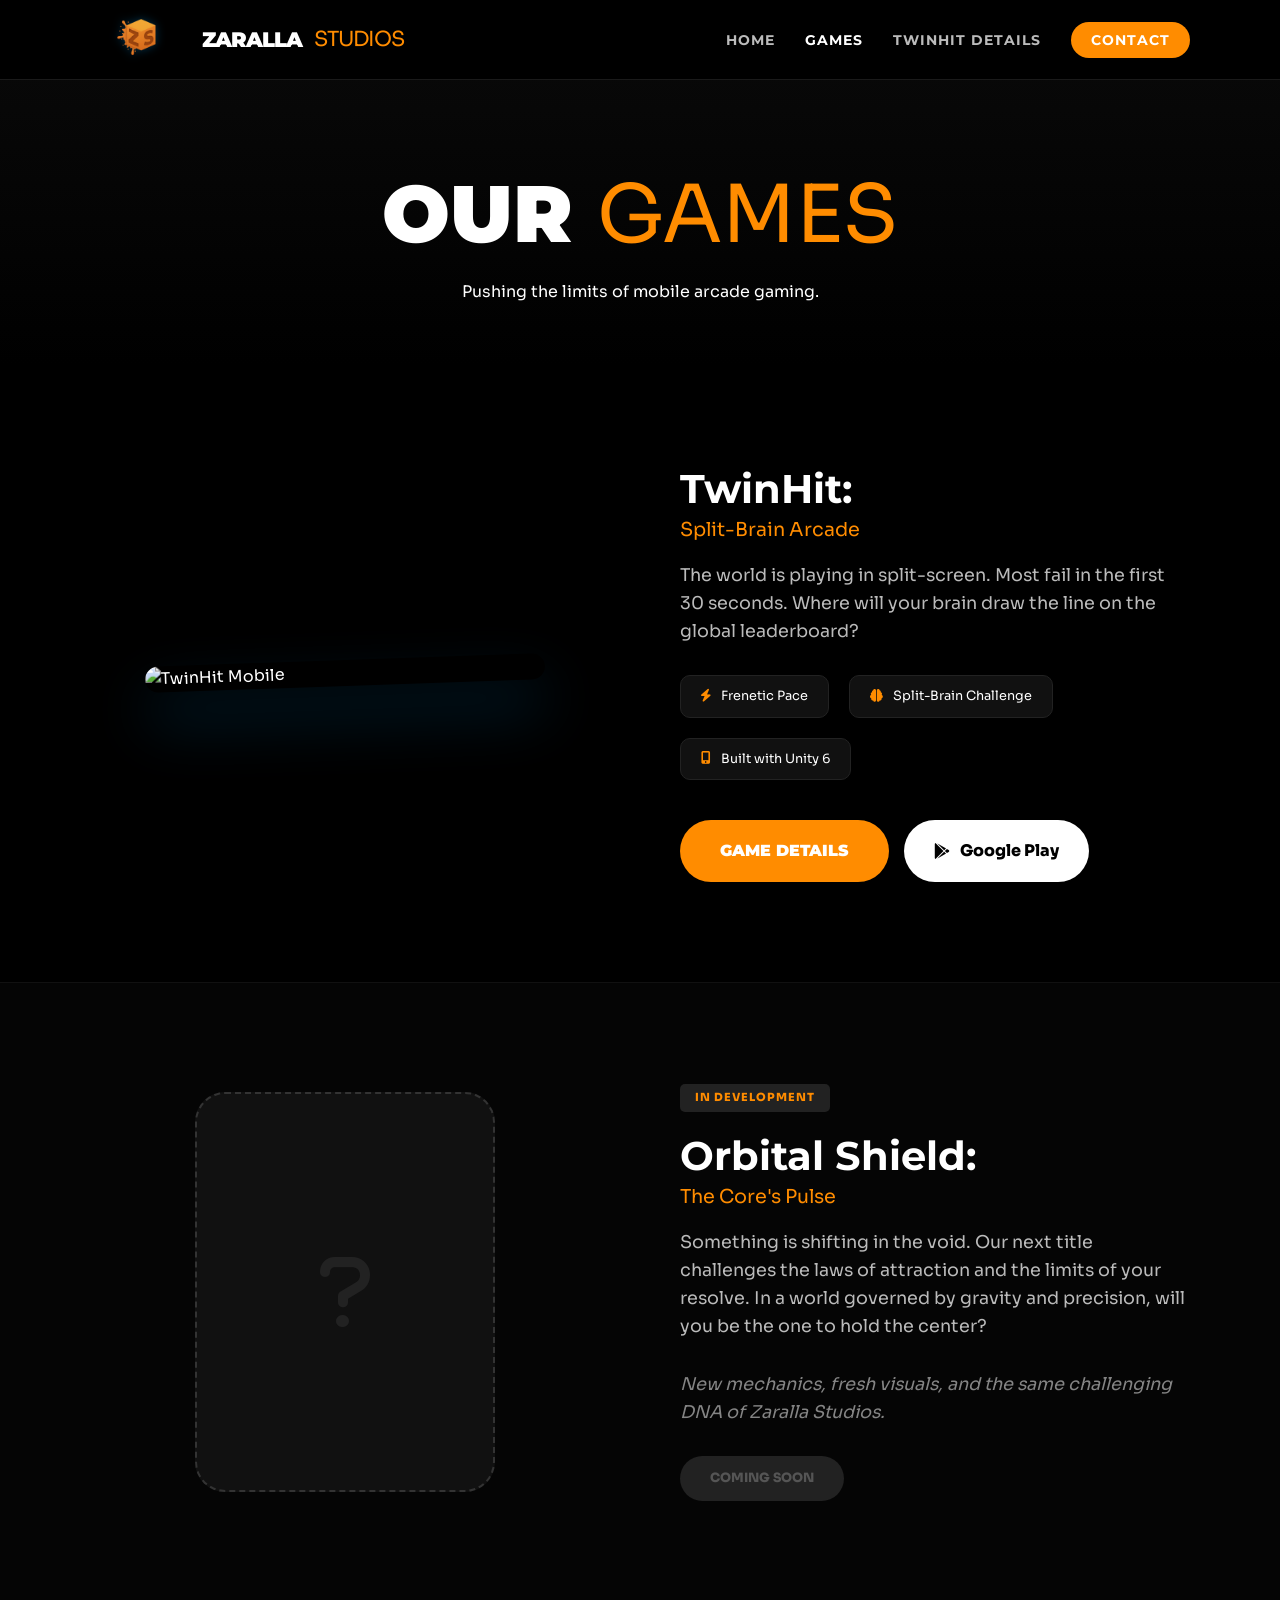
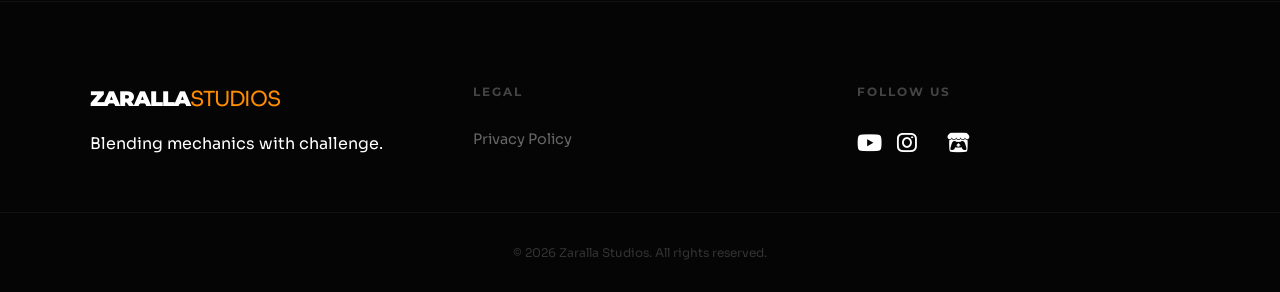
==== games.html @ 18793d9e "Primera version de la web Zaralla Studios" ====
<!doctype html>
<html lang="en">
  <head>
    <meta charset="UTF-8" />
    <meta
      name="viewport"
      content="width=device-width, initial-scale=1.0, maximum-scale=1.0, user-scalable=no"
    />
    <title>Games | Zaralla Studios</title>
    <link
      href="https://fonts.googleapis.com/css2?family=Montserrat:wght@700;900&family=Sora:wght@400;600;700&display=swap"
      rel="stylesheet"
    />
    <link
      rel="stylesheet"
      href="https://cdnjs.cloudflare.com/ajax/libs/font-awesome/6.0.0/css/all.min.css"
    />
    <link rel="stylesheet" href="css/style.css" />
  </head>
  <body>
    <!-- NAVBAR (Misma que index) -->
    <nav id="navbar">
      <div class="container nav-container">
        <a href="index.html" class="logo">
          <!-- Tu logo aquí -->
          <img
            src="assets/icono_sinFondo1.png"
            alt="Zaralla Studios Logo"
            class="nav-logo-img"
          />
          ZARALLA<span>STUDIOS</span>
        </a>
        <button class="menu-toggle" id="mobile-menu" aria-label="Open Menu">
          <span class="bar"></span>
          <span class="bar"></span>
          <span class="bar"></span>
        </button>
        <ul class="nav-links">
          <li><a href="index.html">Home</a></li>
          <li><a href="games.html" class="active">Games</a></li>
          <li><a href="twinhit-details.html">TwinHit Details</a></li>
          <li>
            <a href="mailto:zarallastudios@gmail.com" class="nav-cta"
              >Contact</a
            >
          </li>
        </ul>
      </div>
    </nav>

    <!-- HEADER DE PÁGINA -->
    <header class="page-header">
      <div class="container">
        <h1>OUR <span>GAMES</span></h1>
        <p>Pushing the limits of mobile arcade gaming.</p>
      </div>
    </header>

    <!-- SECCIÓN 1: TWINHIT (Textos de tu web) -->
    <section class="game-showcase twinhit-showcase">
      <div class="container showcase-flex">
        <div class="showcase-img fade-in">
          <!-- Imagen principal o Mockup del juego -->
          <img
            src="assets/twinhit/TwinHit_icon_sinFondo.png"
            alt="TwinHit Mobile"
            class="main-game-img"
          />
        </div>
        <div class="showcase-text fade-in-delayed">
          <h2>TwinHit: <span>Split-Brain Arcade</span></h2>
          <p>
            The world is playing in split-screen. Most fail in the first 30
            seconds. Where will your brain draw the line on the global
            leaderboard?
          </p>
          <div class="game-highlights">
            <div class="highlight">
              <i class="fas fa-bolt"></i> <span>Frenetic Pace</span>
            </div>
            <div class="highlight">
              <i class="fas fa-brain"></i> <span>Split-Brain Challenge</span>
            </div>
            <div class="highlight">
              <i class="fas fa-mobile-alt"></i> <span>Built with Unity 6</span>
            </div>
          </div>
          <div class="showcase-btns">
            <a href="twinhit-details.html" class="btn-primary">Game Details</a>
            <a href="#" class="btn-store"
              ><i class="fab fa-google-play"></i> Google Play</a
            >
          </div>
        </div>
      </div>
    </section>

    <!-- SECCIÓN 2: PRÓXIMO PROYECTO -->
    <section class="game-showcase upcoming-showcase">
      <div class="container showcase-flex reverse">
        <div class="showcase-text fade-in">
          <div class="status-badge">In Development</div>
          <h2>Orbital Shield: <span>The Core's Pulse</span></h2>
          <p>
            Something is shifting in the void. Our next title challenges the
            laws of attraction and the limits of your resolve. In a world
            governed by gravity and precision, will you be the one to hold the
            center?
          </p>
          <p class="mystery-text">
            New mechanics, fresh visuals, and the same challenging DNA of
            Zaralla Studios.
          </p>
          <div class="showcase-btns">
            <span class="btn-disabled">Coming Soon</span>
          </div>
        </div>
        <div class="showcase-img fade-in">
          <!-- Imagen misteriosa o Concept Art -->
          <div class="mystery-box">
            <i class="fas fa-question"></i>
          </div>
        </div>
      </div>
    </section>

    <!-- FOOTER -->
    <footer class="site-footer">
      <div class="container footer-content">
        <div class="footer-brand">
          <div class="logo">ZARALLA<span>STUDIOS</span></div>
          <p>Blending mechanics with challenge.</p>
        </div>
        <div class="footer-links">
          <h4>Legal</h4>
          <ul>
            <li>
              <a href="privacy-policy.html" target="_blank">Privacy Policy</a>
            </li>
          </ul>
        </div>
        <div class="footer-social">
          <h4>Follow Us</h4>
          <div class="social-icons">
            <a href="https://www.youtube.com/@ZarallaStudios" target="_blank"
              ><i class="fab fa-youtube"></i
            ></a>
            <a href="https://www.instagram.com/zarallastudios/" target="_blank"
              ><i class="fab fa-instagram"></i
            ></a>
            <a href="https://twitter.com/ZarallaStudios" target="_blank"
              ><i class="fab fa-x-twitter"></i
            ></a>
            <a href="https://zarallastudios.itch.io/" target="_blank"
              ><i class="fab fa-itch-io"></i
            ></a>
          </div>
        </div>
      </div>
      <div class="footer-bottom">
        <p>&copy; 2026 Zaralla Studios. All rights reserved.</p>
      </div>
    </footer>
    <script src="js/script.js"></script>
  </body>
</html>
---- css/style.css ----
:root {
  --accent-color: #ff8c00;
  --bg-dark: #000000;
  --card-bg: #111111;
  --text-gray: #bbbbbb;
  --font-heading: "Montserrat", sans-serif;
  --font-main: "Sora", sans-serif;
}

* {
  margin: 0;
  padding: 0;
  box-sizing: border-box;
}
body {
  background-color: var(--bg-dark);
  color: white;
  font-family: var(--font-main);
  line-height: 1.6;
  overflow-x: hidden;
}

h1,
h2,
h3,
h4,
h5,
.logo,
.nav-links a,
.btn-primary,
.btn-secondary-outline,
.btn-card,
.btn-store-big,
.btn-huge {
  font-family: var(--font-heading);
  font-weight: 700;
}

p,
li,
span,
.last-updated {
  font-family: var(--font-main);
  font-weight: 400;
}

strong {
  font-weight: 600;
}

body.menu-open {
  overflow: hidden;
}
.container {
  width: 90%;
  max-width: 1100px;
  margin: 0 auto;
}

/* NAVBAR */
#navbar {
  height: 80px;
  background: rgba(0, 0, 0, 0.95);
  display: flex;
  align-items: center;
  position: fixed;
  width: 100%;
  top: 0;
  z-index: 1000;
  border-bottom: 1px solid #1a1a1a;
}
.nav-container {
  display: flex;
  justify-content: space-between;
  align-items: center;
  width: 100%;
}
/* --- AJUSTE DE LOGO EN NAVBAR --- */
.logo {
  display: flex; /* Para alinear imagen y texto en línea */
  align-items: center; /* Centrado vertical */
  gap: 12px; /* Espacio entre el logo y el nombre del estudio */
  font-family: var(--font-heading);
  font-weight: 900;
  font-size: 1.3rem; /* Ajustado ligeramente para dar espacio al logo */
  text-decoration: none;
  color: white;
  letter-spacing: -1px;
}

.nav-logo-img {
  height: 100px; /* Tamaño ideal para la navbar */
  width: auto;
  border-radius: 8px; /* Opcional: le da un look de "App Icon" estilo Supercell */
  object-fit: contain;
  /* Si tu logo tiene brillo o color, puedes añadir un leve resplandor azul */
  filter: drop-shadow(0 0 5px rgba(0, 166, 255, 0.3));
}

/* Ajuste para móviles (pantallas muy pequeñas) */
@media (max-width: 480px) {
  .logo {
    font-size: 1.1rem; /* Reducimos el texto un poco para que quepa todo */
    gap: 8px;
  }
  .nav-logo-img {
    height: 50px; /* Logo un poco más pequeño en móvil */
  }
}
.logo span {
  color: var(--accent-color);
}
.nav-links {
  display: flex;
  list-style: none;
  gap: 30px;
  align-items: center;
}
.nav-links a {
  text-decoration: none;
  color: var(--text-gray);
  font-weight: 700;
  font-size: 0.85rem;
  text-transform: uppercase;
  letter-spacing: 1px;
}
.nav-links a.active,
.nav-links a:hover {
  color: white;
}
.nav-cta {
  background: var(--accent-color);
  color: white !important;
  padding: 10px 20px;
  border-radius: 50px;
}

/* MENU TOGGLE */
.menu-toggle {
  display: none;
  flex-direction: column;
  gap: 6px;
  background: none;
  border: none;
  cursor: pointer;
  z-index: 1100;
}
.menu-toggle .bar {
  width: 28px;
  height: 3px;
  background: white;
  transition: 0.4s;
}

@media (max-width: 992px) {
  .menu-toggle {
    display: flex;
  }
  .nav-links {
    position: fixed;
    right: -100%;
    top: 0;
    width: 100%;
    height: 100vh;
    background: #000;
    flex-direction: column;
    justify-content: center;
    gap: 40px;
    transition: 0.5s;
  }
  .nav-links.active {
    right: 0;
  }
  .nav-links a {
    font-size: 1.8rem;
  }
  .menu-toggle.is-active .bar:nth-child(2) {
    opacity: 0;
  }
  .menu-toggle.is-active .bar:nth-child(1) {
    transform: translateY(9px) rotate(45deg);
  }
  .menu-toggle.is-active .bar:nth-child(3) {
    transform: translateY(-9px) rotate(-45deg);
  }
}

/* HERO */
.hero {
  height: 85vh;
  background: url("https://images.unsplash.com/photo-1550745165-9bc0b252726f?auto=format&fit=crop&q=80")
    center/cover;
  display: flex;
  align-items: center;
  position: relative;
  text-align: center;
  margin-bottom: 40px;
}
.hero-overlay {
  position: absolute;
  top: 0;
  left: 0;
  width: 100%;
  height: 100%;
  background: radial-gradient(circle, rgba(0, 0, 0, 0.3), rgba(0, 0, 0, 0.9));
}
.hero-content {
  position: relative;
  z-index: 10;
  width: 100%;
}
.hero h1 {
  font-family: var(--font-heading);
  font-size: clamp(2.5rem, 8vw, 4.5rem);
  font-weight: 900;
  margin-bottom: 20px;
}
.hero h1 span {
  color: var(--accent-color);
}
.hero p {
  font-size: 1.2rem;
  color: var(--text-gray);
  max-width: 700px;
  margin: 0 auto 40px;
}
.btn-primary {
  background: var(--accent-color);
  color: white;
  padding: 18px 40px;
  border-radius: 50px;
  text-decoration: none;
  font-weight: 900;
  text-transform: uppercase;
  display: inline-block;
}

/* --- HERO MINIMALISTA --- */
.hero-minimal {
  height: 100vh;
  min-height: 700px;
  background-color: var(--bg-dark);
  /* Un degradado radial sutil para dar profundidad detrás del logo */
  background: radial-gradient(circle at center, #1a1a1a 0%, #000000 70%);
  display: flex;
  align-items: center;
  justify-content: center;
  text-align: center;
  padding-top: 80px; /* Espacio para la navbar */
}

.logo-wrapper {
  margin-bottom: 30px;
  perspective: 1000px;
}

.hero-branding-img {
  width: 95%;
  max-width: 900px; /* Tamaño grande e impactante */
  height: auto;
  /* Sombra naranja sutil para que el logo parezca que flota */
  filter: drop-shadow(0 20px 40px rgba(255, 140, 0, 0.2));
  animation:
    heroEntrance 1.5s ease-out,
    floating 4s ease-in-out infinite;
}

.hero-tagline {
  font-family: var(--font-main);
  font-size: 1.4rem;
  color: var(--text-gray);
  max-width: 650px;
  margin: 0 auto 40px;
  line-height: 1.6;
}

.hero-tagline strong {
  color: white;
  font-weight: 700;
}

/* Animaciones */
@keyframes heroEntrance {
  from {
    opacity: 0;
    transform: scale(0.9) translateY(30px);
  }
  to {
    opacity: 1;
    transform: scale(1) translateY(0);
  }
}

@keyframes floating {
  0%,
  100% {
    transform: translateY(0);
  }
  50% {
    transform: translateY(-15px);
  }
}

/* SECTIONS COMMON */
section {
  padding: 100px 0;
  border-bottom: 1px solid #111;
}
.section-header {
  text-align: center;
  margin-bottom: 60px;
}
.section-header h2 {
  font-family: var(--font-heading);
  font-size: 2.5rem;
  text-transform: uppercase;
  font-weight: 900;
}
.section-header h2 span {
  color: var(--accent-color);
}

/* ABOUT */
.about-section {
  background: #050505;
  text-align: center;
}
.about-content {
  max-width: 800px;
  margin: 0 auto;
  font-size: 1.2rem;
  color: var(--text-gray);
}
.about-content strong {
  color: white;
}

/* GAMES GRID */
.games-grid {
  display: grid;
  grid-template-columns: repeat(auto-fit, minmax(320px, 1fr));
  gap: 40px;
}
.game-card {
  background: var(--card-bg);
  border-radius: 30px;
  overflow: hidden;
  transition: 0.3s;
  border: 1px solid #222;
}
.game-card:hover {
  transform: translateY(-10px);
  border-color: var(--accent-color);
}
.game-img {
  height: 250px;
  background-size: cover;
  background-position: center;
  position: relative;
  display: flex;
  align-items: center;
  justify-content: center;
}
.card-game-logo {
  width: 150px;
  height: 150px;
  border-radius: 18px;
  position: relative;
  z-index: 5;
  box-shadow: 0 10px 20px rgba(0, 0, 0, 0.5);
}

@media (max-width: 768px) {
  .card-game-logo {
    width: 110px; /* Un poco más pequeño en móviles */
    height: 110px;
  }
  .game-img {
    height: 220px;
  }
}

.game-info {
  padding: 35px;
}
.game-info h3 {
  font-family: var(--font-heading);
  font-size: 1.4rem;
  margin-bottom: 15px;
  text-transform: uppercase;
}
.game-info h3 span {
  color: var(--accent-color);
  display: block;
  font-size: 0.9rem;
}
.game-info p {
  color: var(--text-gray);
  font-size: 0.95rem;
  margin-bottom: 30px;
  line-height: 1.7;
}

.btn-card {
  display: inline-block;
  padding: 12px 30px;
  background: white;
  color: black;
  text-decoration: none;
  border-radius: 50px;
  font-weight: 900;
  font-size: 0.8rem;
  text-transform: uppercase;
}
.btn-disabled {
  display: inline-block;
  padding: 12px 30px;
  background: #222;
  color: #555;
  border-radius: 50px;
  font-weight: 900;
  font-size: 0.8rem;
  text-transform: uppercase;
}

.coming-soon-badge {
  position: absolute;
  top: 20px;
  right: 20px;
  background: var(--accent-color);
  color: white;
  padding: 5px 15px;
  border-radius: 5px;
  font-weight: 900;
  font-size: 0.7rem;
  text-transform: uppercase;
  z-index: 6;
}

/* --- MYSTERY BOX PARA LAS TARJETAS DEL INDEX --- */

.mystery-box-card {
  width: 140px; /* Mismo tamaño que el logo de TwinHit */
  height: 140px;
  background: #0a0a0a; /* Fondo muy oscuro */
  border: 2px dashed #333; /* Borde discontinuo misterioso */
  border-radius: 32px; /* Mismo redondeo que los logos */
  display: flex;
  align-items: center;
  justify-content: center;
  font-size: 3.5rem; /* Tamaño del signo de interrogación */
  color: #222; /* Color gris oscuro inicial */
  position: relative;
  z-index: 5;
  transition: all 0.4s cubic-bezier(0.175, 0.885, 0.32, 1.275);
}

/* Efecto cuando pasas el ratón por la tarjeta */
.game-card:hover .mystery-box-card {
  border-color: var(--accent-color); /* El borde se vuelve naranja */
  color: var(--accent-color); /* El signo ? se vuelve naranja */
  transform: scale(1.1) rotate(-5deg); /* Se infla y gira un poco */
  box-shadow: 0 0 30px rgba(255, 140, 0, 0.2); /* Brillo naranja sutil */
  background: #111;
}

/* Ajuste para que el signo de interrogación brille un poco */
.mystery-box-card i {
  filter: drop-shadow(0 0 10px rgba(0, 0, 0, 0.8));
}

/* FOOTER */
.site-footer {
  background: #050505;
  padding: 80px 0 30px;
}
.footer-content {
  display: grid;
  grid-template-columns: repeat(auto-fit, minmax(200px, 1fr));
  gap: 50px;
  margin-bottom: 50px;
}
.footer-brand .logo {
  margin-bottom: 15px;
  display: block;
}
.footer-links h4,
.footer-social h4 {
  font-family: var(--font-heading);
  font-size: 0.75rem;
  text-transform: uppercase;
  letter-spacing: 2px;
  margin-bottom: 25px;
  color: #444;
}
.footer-links ul {
  list-style: none;
}
.footer-links a {
  color: #666;
  text-decoration: none;
  font-size: 0.9rem;
  transition: 0.3s;
}
.footer-links a:hover {
  color: white;
}
.social-icons {
  display: flex;
  gap: 15px;
}
.social-icons a {
  color: #fff;
  font-size: 1.4rem;
  transition: 0.3s;
}
.social-icons a:hover {
  color: var(--accent-color);
  transform: translateY(-5px);
}
.footer-bottom {
  text-align: center;
  border-top: 1px solid #111;
  padding-top: 30px;
  color: #333;
  font-size: 0.75rem;
}

@media (max-width: 768px) {
  section {
    padding: 60px 0;
  }
  .games-grid {
    grid-template-columns: 1fr;
  }
}

/* --- GAMES PAGE SPECIFIC --- */

.page-header {
  padding: 150px 0 60px;
  text-align: center;
  background: linear-gradient(to bottom, #0a0a0a, #000);
}

.page-header h1 {
  font-family: var(--font-heading);
  font-size: clamp(3rem, 10vw, 5rem);
  font-weight: 900;
}

.page-header h1 span {
  color: var(--accent-color);
}

.game-showcase {
  padding: 100px 0;
  border-bottom: 1px solid #111;
  overflow: hidden;
}

.showcase-flex {
  display: flex;
  align-items: center;
  gap: 80px;
}

.showcase-flex.reverse {
  flex-direction: row-reverse;
}

.showcase-text {
  flex: 1;
}

.showcase-img {
  flex: 1;
  display: flex;
  justify-content: center;
}

.main-game-img {
  width: 100%;
  max-width: 400px;
  border-radius: 40px;
  box-shadow: 0 30px 60px rgba(0, 166, 255, 0.2);
  transform: rotate(-2deg);
  transition: 0.5s ease;
}

.main-game-img:hover {
  transform: rotate(0deg) scale(1.02);
}

.showcase-logo {
  width: 80px;
  border-radius: 20px;
  margin-bottom: 25px;
}

.showcase-text h2 {
  font-family: var(--font-heading);
  font-size: 2.5rem;
  line-height: 1.2;
  margin-bottom: 20px;
}

.showcase-text h2 span {
  color: var(--accent-color);
  display: block;
  font-size: 1.2rem;
  margin-top: 5px;
}

.showcase-text p {
  color: var(--text-gray);
  font-size: 1.1rem;
  margin-bottom: 30px;
}

.game-highlights {
  display: flex;
  flex-wrap: wrap;
  gap: 20px;
  margin-bottom: 40px;
}

.highlight {
  background: #111;
  padding: 10px 20px;
  border-radius: 10px;
  display: flex;
  align-items: center;
  gap: 10px;
  font-weight: 700;
  font-size: 0.8rem;
  border: 1px solid #222;
}

.highlight i {
  color: var(--accent-color);
}

/* Buttons */
.showcase-btns {
  display: flex;
  gap: 15px;
}

.btn-store {
  background: #fff;
  color: #000;
  padding: 15px 30px;
  border-radius: 50px;
  text-decoration: none;
  font-weight: 900;
  display: flex;
  align-items: center;
  gap: 10px;
  transition: 0.3s;
}

.btn-store:hover {
  background: var(--accent-color);
  color: #fff;
}

/* Upcoming Section Styling */
.upcoming-showcase {
  background: #050505;
}

.status-badge {
  display: inline-block;
  background: #222;
  color: var(--accent-color);
  padding: 5px 15px;
  border-radius: 5px;
  font-weight: 900;
  font-size: 0.7rem;
  text-transform: uppercase;
  margin-bottom: 20px;
  letter-spacing: 1px;
}

.mystery-box {
  width: 300px;
  height: 400px;
  background: #111;
  border: 2px dashed #333;
  border-radius: 30px;
  display: flex;
  align-items: center;
  justify-content: center;
  font-size: 5rem;
  color: #222;
}

.mystery-text {
  font-style: italic;
  opacity: 0.7;
}

/* RESPONSIVE */

@media (max-width: 992px) {
  .showcase-flex,
  .showcase-flex.reverse {
    flex-direction: column;
    text-align: center;
    gap: 50px;
  }

  .game-highlights {
    justify-content: center;
  }

  .showcase-btns {
    justify-content: center;
    flex-direction: column;
  }

  .main-game-img {
    max-width: 300px;
  }
}

/* --- TWINHIT DETAILS SPECIFIC --- */

.detail-hero {
  padding: 180px 0 80px;
  background: radial-gradient(circle at center, #111 0%, #000 100%);
  text-align: center;
}

.game-category {
  color: var(--accent-color);
  text-transform: uppercase;
  font-weight: 900;
  letter-spacing: 3px;
  font-size: 0.8rem;
}

.detail-hero h1 {
  font-family: var(--font-heading);
  font-size: clamp(2.5rem, 8vw, 4rem);
  margin: 15px 0;
}

.detail-hero h1 span {
  color: var(--accent-color);
}

/* Video Wrapper (Mantener 16:9) */
.video-section {
  padding-bottom: 100px;
}

.video-wrapper {
  position: relative;
  padding-bottom: 56.25%; /* 16:9 ratio */
  height: 0;
  overflow: hidden;
  max-width: 900px;
  margin: 0 auto;
  border-radius: 20px;
  box-shadow: 0 0 50px rgba(0, 166, 255, 0.3);
  background: #111;
}

.video-wrapper iframe {
  position: absolute;
  top: 0;
  left: 0;
  width: 100%;
  height: 100%;
}

/* Mechanics Grid */
.detail-grid {
  display: grid;
  grid-template-columns: 1fr 1fr;
  gap: 80px;
  align-items: center;
}

.feature-bullet {
  display: flex;
  gap: 20px;
  margin-top: 30px;
}

.feature-bullet i {
  color: var(--accent-color);
  font-size: 1.5rem;
  margin-top: 5px;
}

.feature-bullet h4 {
  font-family: var(--font-heading);
  margin-bottom: 5px;
  font-size: 1.1rem;
}

.img-responsive {
  width: 100%;
  max-width: 350px;
  margin: 0 auto;
  display: block;
  border-radius: 20px;
}

/* Gallery Grid */
.screenshots-grid {
  display: grid;
  grid-template-columns: repeat(auto-fit, minmax(250px, 1fr));
  gap: 20px;
}

.screenshots-grid img {
  width: 100%;
  border-radius: 15px;
  border: 2px solid #222;
  transition: 0.3s;
}

.screenshots-grid img:hover {
  border-color: var(--accent-color);
  transform: scale(1.02);
}

/* CTA Section */
.final-cta-section {
  background: linear-gradient(to top, #0a0a0a, #000);
  text-align: center;
  padding: 120px 0;
}

.store-btns-row {
  display: flex;
  justify-content: center;
  gap: 20px;
  margin-top: 40px;
}

.btn-store-big {
  background: #fff;
  color: #000;
  padding: 18px 35px;
  border-radius: 50px;
  text-decoration: none;
  font-weight: 900;
  font-family: var(--font-heading);
  display: flex;
  align-items: center;
  gap: 15px;
  transition: 0.3s;
}

.btn-store-big:hover {
  background: var(--accent-color);
  color: #fff;
  transform: translateY(-5px);
}

/* RESPONSIVE */
@media (max-width: 992px) {
  .detail-grid {
    grid-template-columns: 1fr;
    text-align: center;
  }

  .feature-bullet {
    flex-direction: column;
    align-items: center;
    text-align: center;
  }

  .store-btns-row {
    flex-direction: column;
    align-items: center;
  }

  .btn-store-big {
    width: 280px;
    justify-content: center;
  }
}

/* --- PRIVACY POLICY SPECIFIC --- */

.policy-header {
  padding: 180px 0 60px;
  background: linear-gradient(to bottom, #0a0a0a, #000);
  text-align: center;
}

.last-updated {
  color: var(--accent-color);
  font-size: 0.9rem;
  margin-top: 10px;
  font-weight: 700;
}

.container-narrow {
  max-width: 800px;
}

.policy-content {
  padding-bottom: 100px;
}

.policy-text h2 {
  font-family: var(--font-heading);
  font-size: 1.5rem;
  color: white;
  margin: 40px 0 20px;
  text-transform: uppercase;
  border-left: 4px solid var(--accent-color);
  padding-left: 15px;
}

.policy-text p {
  color: var(--text-gray);
  line-height: 1.8;
  margin-bottom: 20px;
}

.policy-list {
  list-style: none;
  margin-bottom: 30px;
}

.policy-list li {
  color: var(--text-gray);
  margin-bottom: 10px;
  padding-left: 20px;
  position: relative;
}

.policy-list li::before {
  content: "•";
  color: var(--accent-color);
  position: absolute;
  left: 0;
  font-weight: bold;
}

/* Steps and Links Boxes */
.steps-box {
  background: #111;
  padding: 30px;
  border-radius: 15px;
  margin: 20px 0;
  border: 1px solid #222;
}

.steps-box ol {
  margin-left: 20px;
  color: #ddd;
}

.steps-box li {
  margin-bottom: 15px;
}

.policy-links-grid {
  display: grid;
  grid-template-columns: 1fr 1fr;
  gap: 20px;
  margin: 20px 0;
}

.policy-link-box {
  background: #1a1a1a;
  color: white;
  text-decoration: none;
  padding: 15px;
  border-radius: 10px;
  text-align: center;
  font-weight: 700;
  font-size: 0.85rem;
  transition: 0.3s;
  display: flex;
  align-items: center;
  justify-content: center;
  gap: 10px;
}

.policy-link-box:hover {
  background: var(--accent-color);
  color: white;
}

.email-link {
  color: var(--accent-color);
  text-decoration: none;
  font-weight: 900;
  font-size: 1.2rem;
}

/* Responsive Policy */
@media (max-width: 768px) {
  .policy-links-grid {
    grid-template-columns: 1fr;
  }
  .policy-header h1 {
    font-size: 2rem;
  }
}
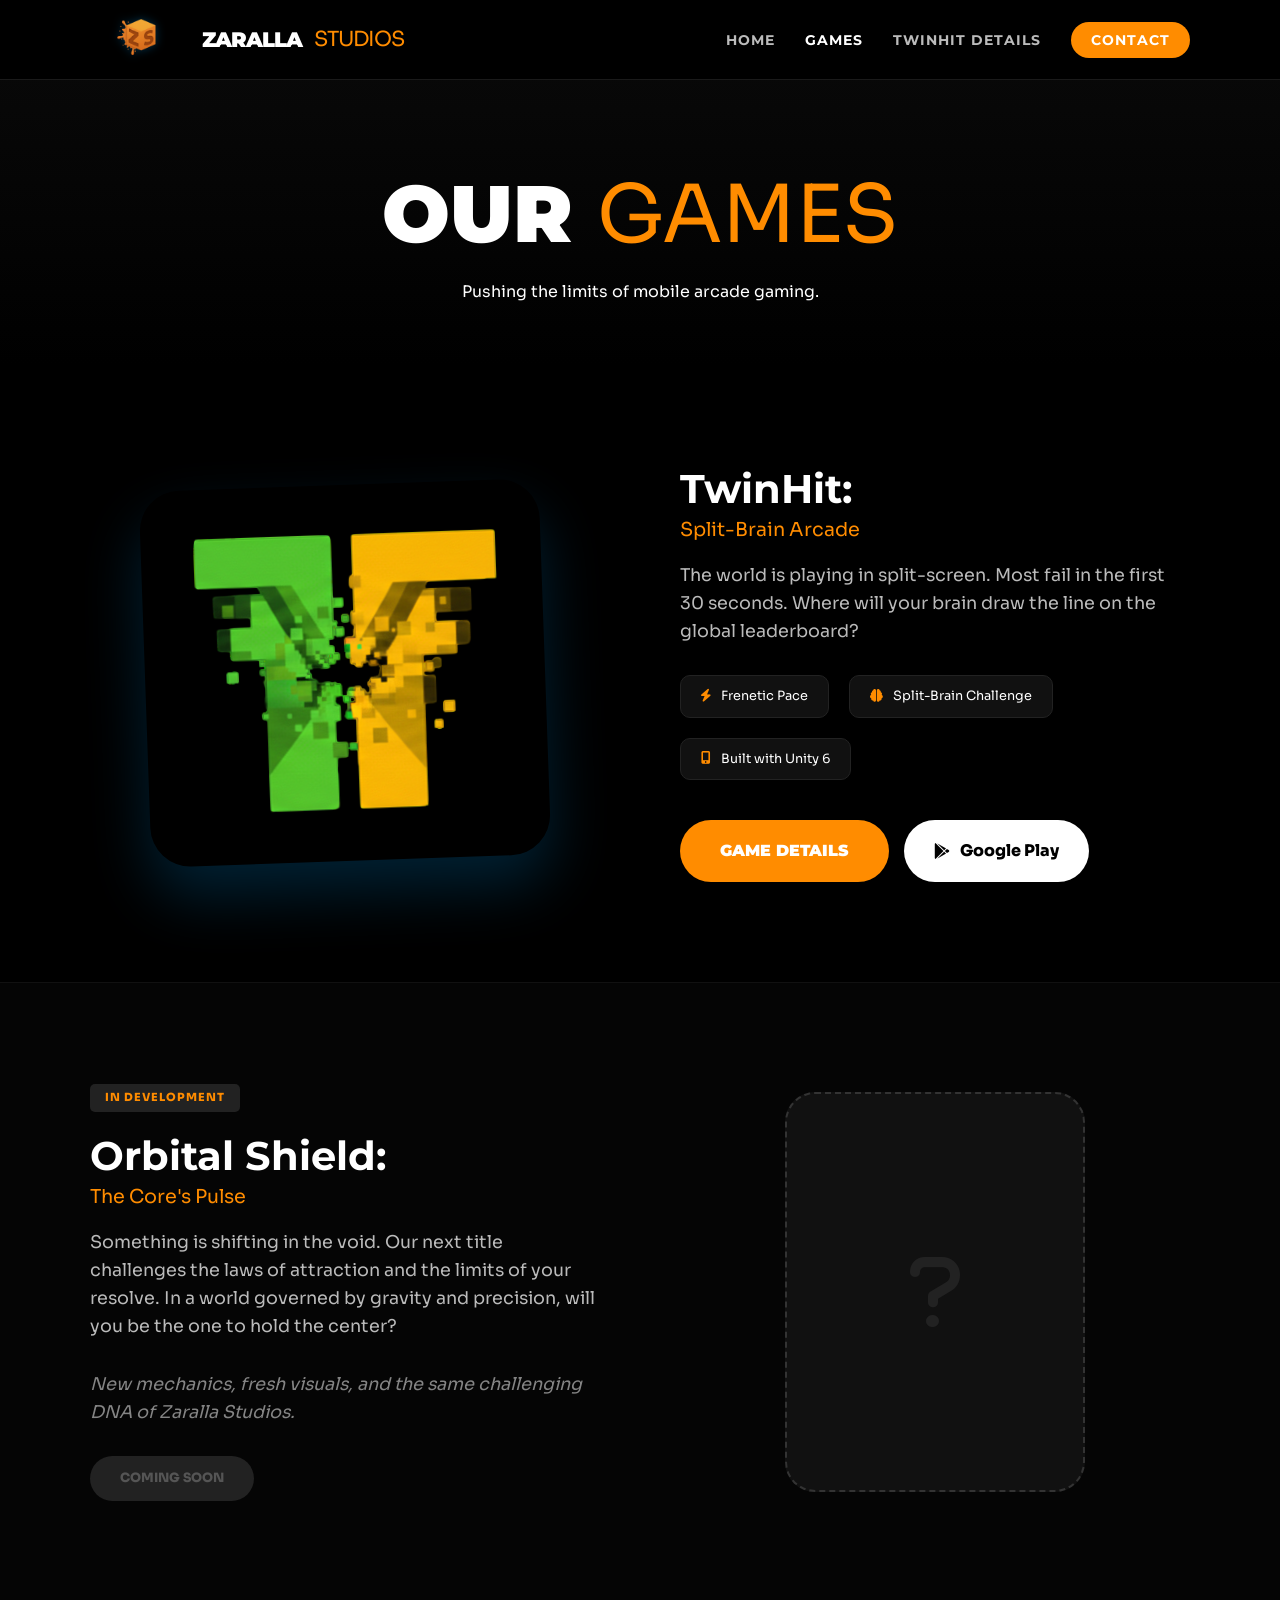
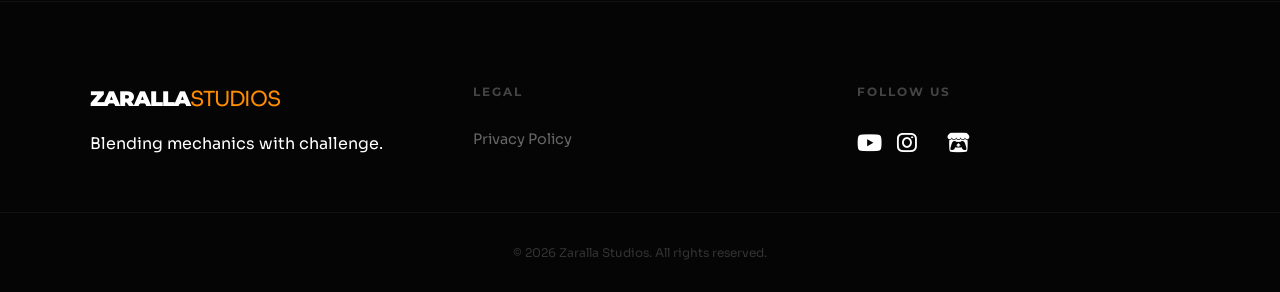
==== commit fce06161: "Cambio en el orden de la tarjeta comin soon" ====
--- a/games.html
+++ b/games.html
@@ -98,6 +98,12 @@
     <!-- SECCIÓN 2: PRÓXIMO PROYECTO -->
     <section class="game-showcase upcoming-showcase">
       <div class="container showcase-flex reverse">
+        <div class="showcase-img fade-in">
+          <!-- Imagen misteriosa o Concept Art -->
+          <div class="mystery-box">
+            <i class="fas fa-question"></i>
+          </div>
+        </div>
         <div class="showcase-text fade-in">
           <div class="status-badge">In Development</div>
           <h2>Orbital Shield: <span>The Core's Pulse</span></h2>
@@ -113,12 +119,6 @@
           </p>
           <div class="showcase-btns">
             <span class="btn-disabled">Coming Soon</span>
-          </div>
-        </div>
-        <div class="showcase-img fade-in">
-          <!-- Imagen misteriosa o Concept Art -->
-          <div class="mystery-box">
-            <i class="fas fa-question"></i>
           </div>
         </div>
       </div>
